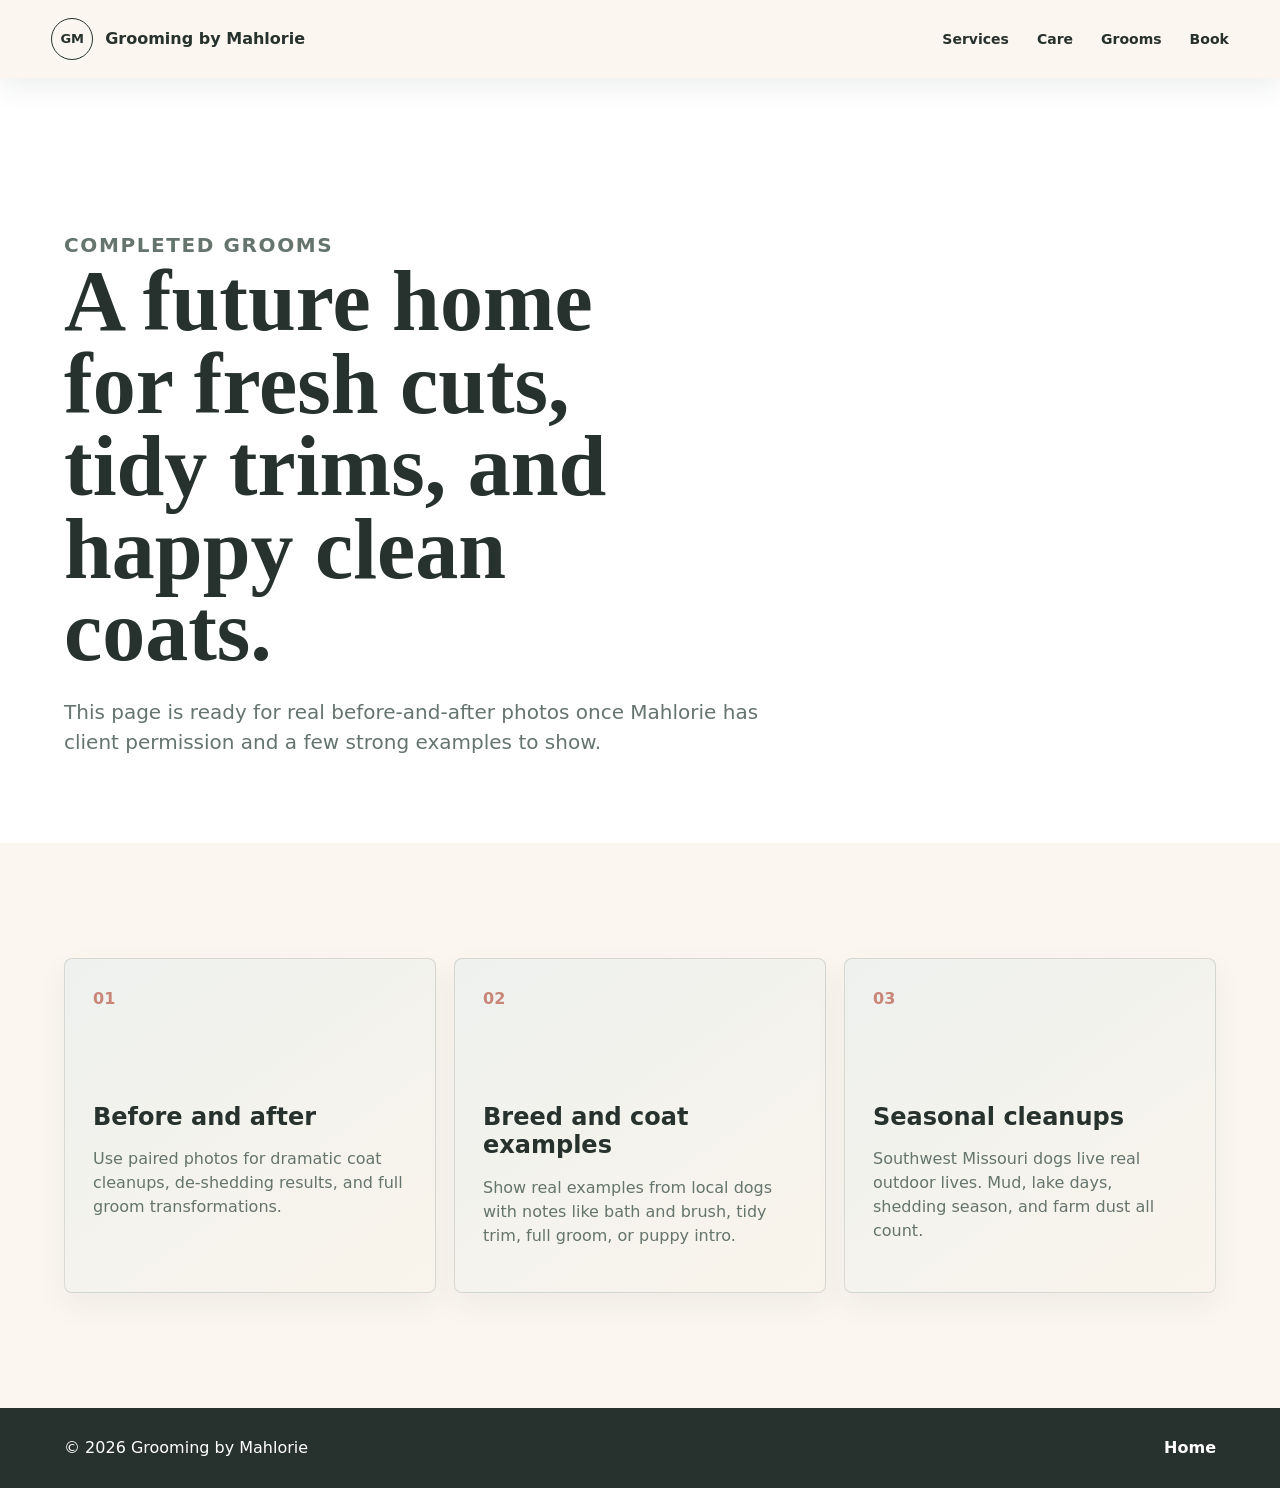
==== gallery.html @ 0e58d6e7 "Localize grooming site copy and add gallery page" ====
<!doctype html>
<html lang="en">
  <head>
    <meta charset="utf-8">
    <meta name="viewport" content="width=device-width, initial-scale=1">
    <title>Completed Grooms | Grooming by Mahlorie</title>
    <meta
      name="description"
      content="A future gallery for completed dog grooms by Grooming by Mahlorie in Stone County, Missouri."
    >
    <link rel="stylesheet" href="styles.css">
  </head>
  <body>
    <header class="site-header page-header-nav" aria-label="Primary navigation">
      <a class="brand" href="index.html" aria-label="Grooming by Mahlorie home">
        <span class="brand-mark">GM</span>
        <span>Grooming by Mahlorie</span>
      </a>
      <nav class="nav-links" aria-label="Site sections">
        <a href="index.html#services">Services</a>
        <a href="index.html#care">Care</a>
        <a href="gallery.html">Grooms</a>
        <a href="index.html#contact">Book</a>
      </nav>
    </header>

    <main>
      <section class="page-hero" aria-labelledby="gallery-title">
        <p class="eyebrow">Completed grooms</p>
        <h1 id="gallery-title">A future home for fresh cuts, tidy trims, and happy clean coats.</h1>
        <p>
          This page is ready for real before-and-after photos once Mahlorie has client permission
          and a few strong examples to show.
        </p>
      </section>

      <section class="section gallery-section" aria-label="Future groom gallery">
        <article class="gallery-placeholder">
          <span>01</span>
          <h2>Before and after</h2>
          <p>Use paired photos for dramatic coat cleanups, de-shedding results, and full groom transformations.</p>
        </article>
        <article class="gallery-placeholder">
          <span>02</span>
          <h2>Breed and coat examples</h2>
          <p>Show real examples from local dogs with notes like bath and brush, tidy trim, full groom, or puppy intro.</p>
        </article>
        <article class="gallery-placeholder">
          <span>03</span>
          <h2>Seasonal cleanups</h2>
          <p>Southwest Missouri dogs live real outdoor lives. Mud, lake days, shedding season, and farm dust all count.</p>
        </article>
      </section>
    </main>

    <footer class="site-footer">
      <span>&copy; <span id="year"></span> Grooming by Mahlorie</span>
      <a href="index.html">Home</a>
    </footer>

    <script src="script.js"></script>
  </body>
</html>
---- styles.css ----
:root {
  --ink: #27312d;
  --muted: #65746d;
  --paper: #fbf7f0;
  --panel: #ffffff;
  --sage: #708b75;
  --sage-dark: #405f49;
  --rose: #c98578;
  --gold: #d0a85f;
  --line: rgba(39, 49, 45, 0.14);
  --shadow: 0 24px 60px rgba(28, 39, 33, 0.16);
}

* {
  box-sizing: border-box;
}

html {
  scroll-behavior: smooth;
}

body {
  margin: 0;
  color: var(--ink);
  background: var(--paper);
  font-family: Inter, ui-sans-serif, system-ui, -apple-system, BlinkMacSystemFont, "Segoe UI", sans-serif;
  line-height: 1.5;
}

a {
  color: inherit;
}

.site-header {
  position: fixed;
  z-index: 10;
  top: 0;
  left: 0;
  right: 0;
  display: flex;
  align-items: center;
  justify-content: space-between;
  gap: 24px;
  padding: 18px clamp(18px, 4vw, 56px);
  color: #fff;
  transition: background 180ms ease, color 180ms ease, box-shadow 180ms ease;
}

.site-header.scrolled {
  color: var(--ink);
  background: rgba(251, 247, 240, 0.94);
  box-shadow: 0 10px 28px rgba(39, 49, 45, 0.08);
  backdrop-filter: blur(14px);
}

.page-header-nav {
  position: sticky;
  color: var(--ink);
  background: rgba(251, 247, 240, 0.96);
  box-shadow: 0 10px 28px rgba(39, 49, 45, 0.08);
}

.brand {
  display: inline-flex;
  align-items: center;
  gap: 12px;
  min-width: 0;
  font-weight: 800;
  text-decoration: none;
}

.brand-mark {
  display: grid;
  width: 42px;
  height: 42px;
  place-items: center;
  border: 1px solid currentColor;
  border-radius: 50%;
  font-size: 13px;
  letter-spacing: 0;
}

.nav-links {
  display: flex;
  gap: clamp(12px, 3vw, 28px);
  font-size: 14px;
  font-weight: 700;
}

.nav-links a {
  text-decoration: none;
}

.hero {
  position: relative;
  display: grid;
  min-height: 88svh;
  overflow: hidden;
  align-items: center;
  padding: 120px clamp(18px, 5vw, 72px) 72px;
}

.hero-image,
.hero-overlay {
  position: absolute;
  inset: 0;
}

.hero-image {
  width: 100%;
  height: 100%;
  object-fit: cover;
}

.hero-overlay {
  background:
    linear-gradient(90deg, rgba(31, 42, 36, 0.86) 0%, rgba(31, 42, 36, 0.58) 38%, rgba(31, 42, 36, 0.08) 72%),
    linear-gradient(0deg, rgba(31, 42, 36, 0.36), rgba(31, 42, 36, 0.04));
}

.hero-content {
  position: relative;
  max-width: 690px;
  color: #fff;
}

.eyebrow {
  margin: 0 0 14px;
  color: var(--rose);
  font-size: 13px;
  font-weight: 900;
  letter-spacing: 0.08em;
  text-transform: uppercase;
}

.hero .eyebrow {
  color: #f3b7a8;
}

h1,
h2,
h3,
p {
  overflow-wrap: anywhere;
}

h1 {
  margin: 0;
  max-width: 12ch;
  font-family: Georgia, "Times New Roman", serif;
  font-size: clamp(46px, 8vw, 86px);
  line-height: 0.96;
  letter-spacing: 0;
}

h2 {
  margin: 0;
  font-family: Georgia, "Times New Roman", serif;
  font-size: clamp(34px, 5vw, 58px);
  line-height: 1.02;
  letter-spacing: 0;
}

h3 {
  margin: 0 0 10px;
  font-size: 20px;
  line-height: 1.2;
}

.hero-copy {
  max-width: 540px;
  margin: 24px 0 0;
  color: rgba(255, 255, 255, 0.9);
  font-size: 20px;
}

.hero-actions {
  display: flex;
  flex-wrap: wrap;
  gap: 12px;
  margin-top: 34px;
}

.button {
  display: inline-flex;
  min-height: 48px;
  align-items: center;
  justify-content: center;
  border-radius: 999px;
  padding: 0 20px;
  font-weight: 900;
  text-decoration: none;
}

.button.primary {
  color: #26312d;
  background: #fff;
}

.button.secondary {
  border: 1px solid rgba(255, 255, 255, 0.72);
  color: #fff;
}

.intro {
  display: grid;
  grid-template-columns: repeat(3, 1fr);
  gap: 1px;
  background: var(--line);
}

.intro div {
  display: grid;
  gap: 8px;
  min-height: 138px;
  align-content: center;
  padding: 28px clamp(18px, 4vw, 48px);
  background: var(--panel);
}

.intro strong {
  font-size: 18px;
}

.intro span {
  color: var(--muted);
}

.section {
  padding: clamp(64px, 9vw, 120px) clamp(18px, 5vw, 72px);
}

.split {
  display: grid;
  grid-template-columns: minmax(0, 0.9fr) minmax(320px, 1.1fr);
  gap: clamp(34px, 7vw, 86px);
  align-items: start;
}

.section-copy {
  position: sticky;
  top: 110px;
}

.section-copy p,
.contact-copy p {
  max-width: 620px;
  color: var(--muted);
  font-size: 18px;
}

.service-list {
  display: grid;
  grid-template-columns: repeat(2, minmax(0, 1fr));
  gap: 16px;
}

.service-list article {
  min-height: 190px;
  padding: 26px;
  border: 1px solid var(--line);
  border-radius: 8px;
  background: #fff;
  box-shadow: 0 12px 30px rgba(39, 49, 45, 0.06);
}

.service-list p,
.care-grid p {
  margin: 0;
  color: var(--muted);
}

.care-band {
  color: #fff;
  background: var(--sage-dark);
}

.care-band .eyebrow {
  color: #f0c87d;
}

.care-grid {
  display: grid;
  grid-template-columns: repeat(3, minmax(0, 1fr));
  gap: 18px;
  margin-top: 34px;
}

.care-grid article {
  min-height: 240px;
  padding: 28px;
  border: 1px solid rgba(255, 255, 255, 0.2);
  border-radius: 8px;
  background: rgba(255, 255, 255, 0.08);
}

.care-grid span {
  display: block;
  margin-bottom: 40px;
  color: #f0c87d;
  font-weight: 900;
}

.care-grid p {
  color: rgba(255, 255, 255, 0.76);
}

.contact-section {
  display: grid;
  grid-template-columns: minmax(0, 1fr) minmax(320px, 520px);
  gap: clamp(28px, 6vw, 74px);
  align-items: center;
}

.contact-panel {
  display: grid;
  overflow: hidden;
  border: 1px solid var(--line);
  border-radius: 8px;
  background: #fff;
  box-shadow: var(--shadow);
}

.contact-link {
  display: grid;
  gap: 5px;
  padding: 24px;
  text-decoration: none;
}

.contact-link + .contact-link {
  border-top: 1px solid var(--line);
}

.contact-link span {
  color: var(--muted);
  font-size: 13px;
  font-weight: 900;
  text-transform: uppercase;
}

.contact-link strong {
  font-size: clamp(20px, 3vw, 28px);
}

.page-hero {
  padding: clamp(78px, 10vw, 132px) clamp(18px, 5vw, 72px) clamp(48px, 7vw, 86px);
  background: #fff;
}

.page-hero h1 {
  max-width: 13ch;
  color: var(--ink);
}

.page-hero p {
  max-width: 720px;
  margin: 24px 0 0;
  color: var(--muted);
  font-size: 20px;
}

.gallery-section {
  display: grid;
  grid-template-columns: repeat(3, minmax(0, 1fr));
  gap: 18px;
}

.gallery-placeholder {
  min-height: 330px;
  padding: 28px;
  border: 1px solid var(--line);
  border-radius: 8px;
  background:
    linear-gradient(145deg, rgba(112, 139, 117, 0.12), rgba(208, 168, 95, 0.12)),
    #fff;
  box-shadow: 0 12px 30px rgba(39, 49, 45, 0.06);
}

.gallery-placeholder span {
  display: block;
  margin-bottom: 92px;
  color: var(--rose);
  font-weight: 900;
}

.gallery-placeholder h2 {
  font-family: Inter, ui-sans-serif, system-ui, -apple-system, BlinkMacSystemFont, "Segoe UI", sans-serif;
  font-size: 24px;
  line-height: 1.18;
}

.gallery-placeholder p {
  color: var(--muted);
}

.site-footer {
  display: flex;
  justify-content: space-between;
  gap: 18px;
  padding: 28px clamp(18px, 5vw, 72px);
  color: #fff;
  background: var(--ink);
}

.site-footer a {
  font-weight: 800;
  text-decoration: none;
}

@media (max-width: 820px) {
  .site-header {
    align-items: flex-start;
  }

  .brand span:last-child {
    max-width: 170px;
  }

  .nav-links {
    gap: 12px;
  }

  .hero {
    min-height: 84svh;
  }

  .hero-overlay {
    background: linear-gradient(90deg, rgba(31, 42, 36, 0.9), rgba(31, 42, 36, 0.45));
  }

  h1 {
    max-width: 10ch;
  }

  .intro,
  .split,
  .service-list,
  .care-grid,
  .contact-section,
  .gallery-section {
    grid-template-columns: 1fr;
  }

  .section-copy {
    position: static;
  }
}

@media (max-width: 560px) {
  .site-header {
    padding: 14px 16px;
  }

  .nav-links {
    display: none;
  }

  .hero {
    padding: 112px 18px 54px;
  }

  .hero-copy {
    font-size: 18px;
  }

  .button {
    width: 100%;
  }

  .intro div,
  .section,
  .service-list article,
  .care-grid article,
  .gallery-placeholder,
  .contact-link {
    padding-left: 18px;
    padding-right: 18px;
  }

  .site-footer {
    flex-direction: column;
  }
}
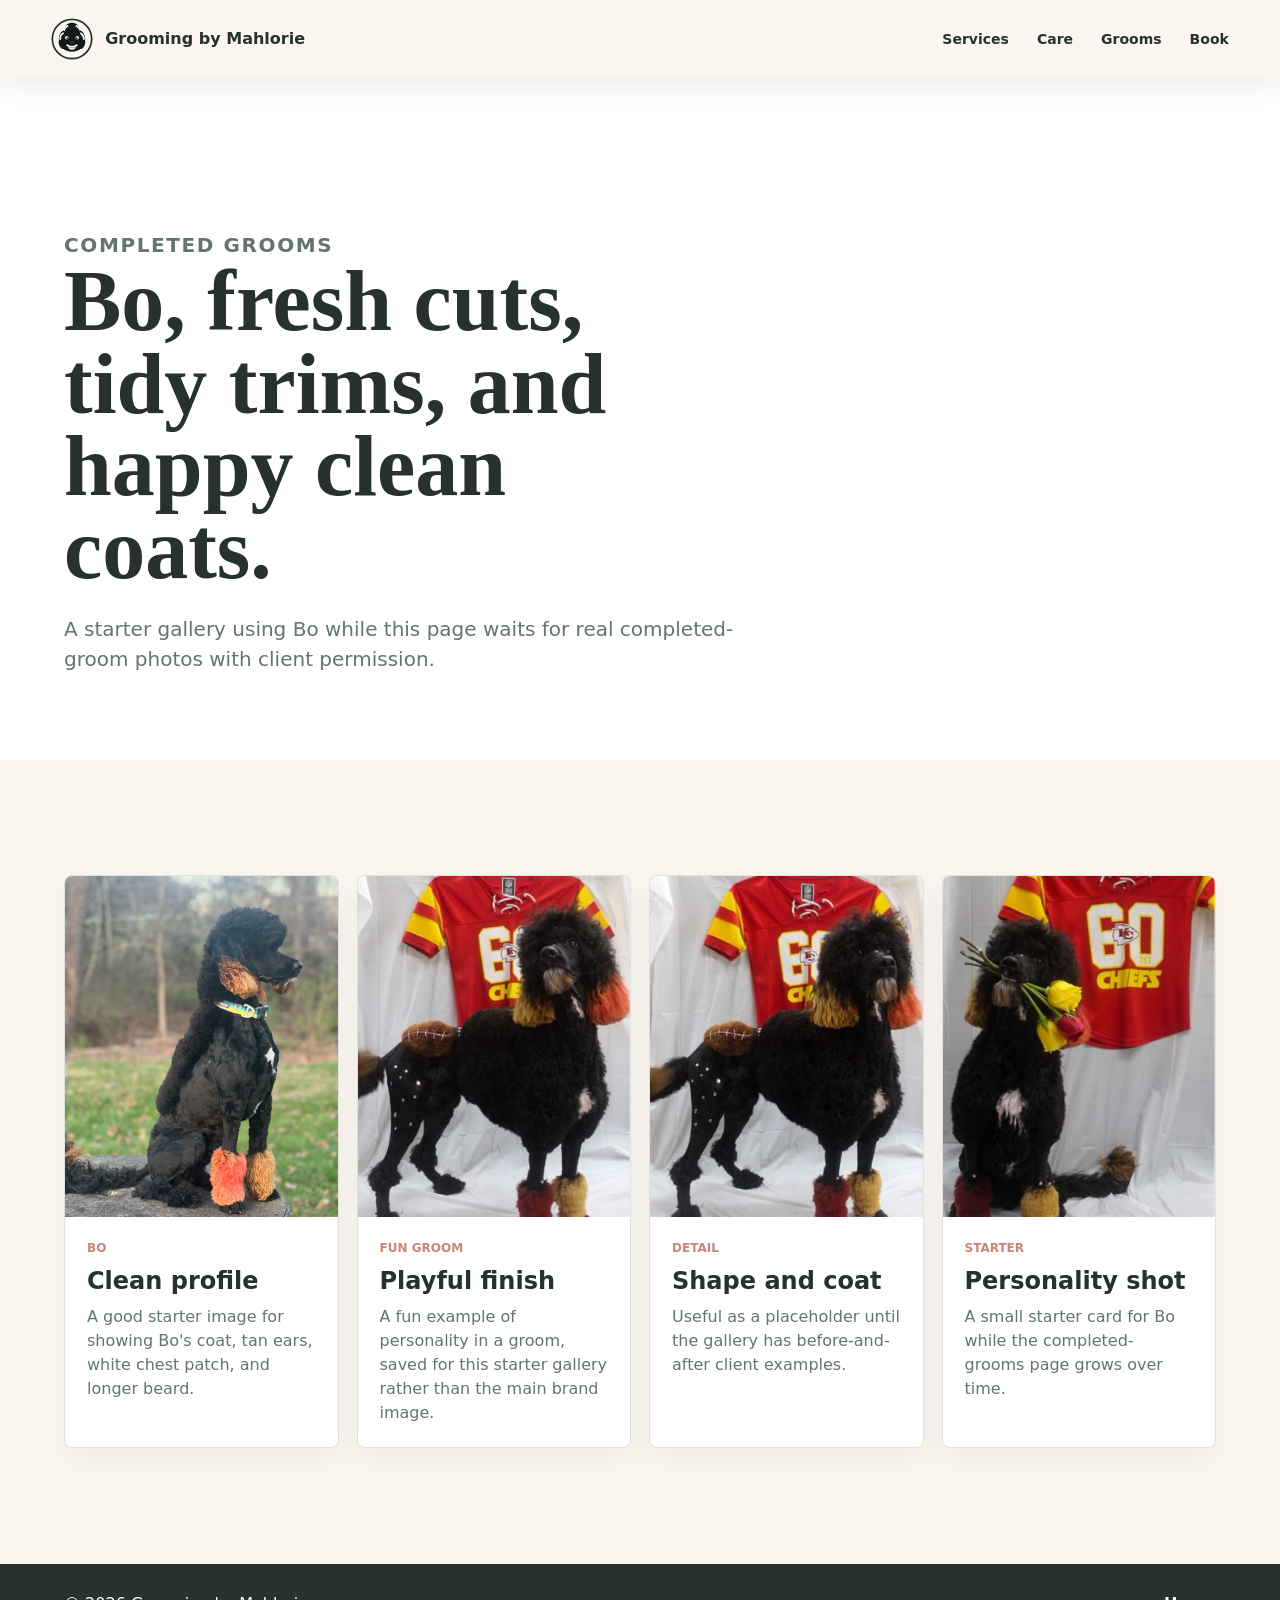
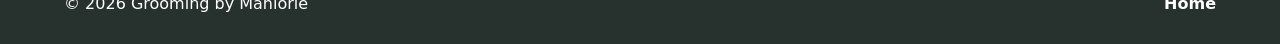
==== commit 956699ec: "Add Bo-inspired branding and starter gallery" ====
--- a/gallery.html
+++ b/gallery.html
@@ -13,7 +13,7 @@
   <body>
     <header class="site-header page-header-nav" aria-label="Primary navigation">
       <a class="brand" href="index.html" aria-label="Grooming by Mahlorie home">
-        <span class="brand-mark">GM</span>
+        <img class="brand-mark" src="assets/bo-mark.svg" alt="" width="48" height="48">
         <span>Grooming by Mahlorie</span>
       </a>
       <nav class="nav-links" aria-label="Site sections">
@@ -27,28 +27,45 @@
     <main>
       <section class="page-hero" aria-labelledby="gallery-title">
         <p class="eyebrow">Completed grooms</p>
-        <h1 id="gallery-title">A future home for fresh cuts, tidy trims, and happy clean coats.</h1>
+        <h1 id="gallery-title">Bo, fresh cuts, tidy trims, and happy clean coats.</h1>
         <p>
-          This page is ready for real before-and-after photos once Mahlorie has client permission
-          and a few strong examples to show.
+          A starter gallery using Bo while this page waits for real completed-groom photos with
+          client permission.
         </p>
       </section>
 
       <section class="section gallery-section" aria-label="Future groom gallery">
-        <article class="gallery-placeholder">
-          <span>01</span>
-          <h2>Before and after</h2>
-          <p>Use paired photos for dramatic coat cleanups, de-shedding results, and full groom transformations.</p>
+        <article class="gallery-card">
+          <img src="assets/photos/grooms/bo-profile.jpeg" alt="Bo, a black doodle with tan ears, sitting outdoors">
+          <div>
+            <span>Bo</span>
+            <h2>Clean profile</h2>
+            <p>A good starter image for showing Bo's coat, tan ears, white chest patch, and longer beard.</p>
+          </div>
         </article>
-        <article class="gallery-placeholder">
-          <span>02</span>
-          <h2>Breed and coat examples</h2>
-          <p>Show real examples from local dogs with notes like bath and brush, tidy trim, full groom, or puppy intro.</p>
+        <article class="gallery-card">
+          <img src="assets/photos/grooms/bo-chiefs-full.jpeg" alt="Bo in a playful themed groom with a football prop">
+          <div>
+            <span>Fun groom</span>
+            <h2>Playful finish</h2>
+            <p>A fun example of personality in a groom, saved for this starter gallery rather than the main brand image.</p>
+          </div>
         </article>
-        <article class="gallery-placeholder">
-          <span>03</span>
-          <h2>Seasonal cleanups</h2>
-          <p>Southwest Missouri dogs live real outdoor lives. Mud, lake days, shedding season, and farm dust all count.</p>
+        <article class="gallery-card">
+          <img src="assets/photos/grooms/bo-chiefs-side.jpeg" alt="Bo standing in a playful themed groom">
+          <div>
+            <span>Detail</span>
+            <h2>Shape and coat</h2>
+            <p>Useful as a placeholder until the gallery has before-and-after client examples.</p>
+          </div>
+        </article>
+        <article class="gallery-card">
+          <img src="assets/photos/grooms/bo-chiefs-sit.jpeg" alt="Bo sitting in front of a red football jersey">
+          <div>
+            <span>Starter</span>
+            <h2>Personality shot</h2>
+            <p>A small starter card for Bo while the completed-grooms page grows over time.</p>
+          </div>
         </article>
       </section>
     </main>
--- a/styles.css
+++ b/styles.css
@@ -70,14 +70,10 @@
 }
 
 .brand-mark {
-  display: grid;
   width: 42px;
   height: 42px;
-  place-items: center;
-  border: 1px solid currentColor;
+  display: block;
   border-radius: 50%;
-  font-size: 13px;
-  letter-spacing: 0;
 }
 
 .nav-links {
@@ -112,10 +108,14 @@
   object-fit: cover;
 }
 
+.bo-hero-image {
+  object-position: 68% 28%;
+}
+
 .hero-overlay {
   background:
-    linear-gradient(90deg, rgba(31, 42, 36, 0.86) 0%, rgba(31, 42, 36, 0.58) 38%, rgba(31, 42, 36, 0.08) 72%),
-    linear-gradient(0deg, rgba(31, 42, 36, 0.36), rgba(31, 42, 36, 0.04));
+    linear-gradient(90deg, rgba(28, 37, 31, 0.9) 0%, rgba(28, 37, 31, 0.7) 38%, rgba(28, 37, 31, 0.2) 72%),
+    linear-gradient(0deg, rgba(28, 37, 31, 0.34), rgba(28, 37, 31, 0.04));
 }
 
 .hero-content {
@@ -362,35 +362,48 @@
 
 .gallery-section {
   display: grid;
-  grid-template-columns: repeat(3, minmax(0, 1fr));
+  grid-template-columns: repeat(4, minmax(0, 1fr));
   gap: 18px;
 }
 
-.gallery-placeholder {
-  min-height: 330px;
-  padding: 28px;
+.gallery-card {
+  overflow: hidden;
   border: 1px solid var(--line);
   border-radius: 8px;
-  background:
-    linear-gradient(145deg, rgba(112, 139, 117, 0.12), rgba(208, 168, 95, 0.12)),
-    #fff;
+  background: #fff;
   box-shadow: 0 12px 30px rgba(39, 49, 45, 0.06);
 }
 
-.gallery-placeholder span {
+.gallery-card img {
   display: block;
-  margin-bottom: 92px;
+  width: 100%;
+  aspect-ratio: 4 / 5;
+  object-fit: cover;
+  object-position: center;
+}
+
+.gallery-card div {
+  padding: 22px;
+}
+
+.gallery-card span {
+  display: block;
+  margin-bottom: 10px;
   color: var(--rose);
+  font-size: 12px;
   font-weight: 900;
-}
-
-.gallery-placeholder h2 {
+  text-transform: uppercase;
+}
+
+.gallery-card h2 {
+  margin: 0 0 10px;
   font-family: Inter, ui-sans-serif, system-ui, -apple-system, BlinkMacSystemFont, "Segoe UI", sans-serif;
   font-size: 24px;
   line-height: 1.18;
 }
 
-.gallery-placeholder p {
+.gallery-card p {
+  margin: 0;
   color: var(--muted);
 }
 
@@ -426,7 +439,11 @@
   }
 
   .hero-overlay {
-    background: linear-gradient(90deg, rgba(31, 42, 36, 0.9), rgba(31, 42, 36, 0.45));
+    background: linear-gradient(90deg, rgba(28, 37, 31, 0.92), rgba(28, 37, 31, 0.55));
+  }
+
+  .bo-hero-image {
+    object-position: 58% 50%;
   }
 
   h1 {
@@ -472,7 +489,7 @@
   .section,
   .service-list article,
   .care-grid article,
-  .gallery-placeholder,
+  .gallery-card div,
   .contact-link {
     padding-left: 18px;
     padding-right: 18px;
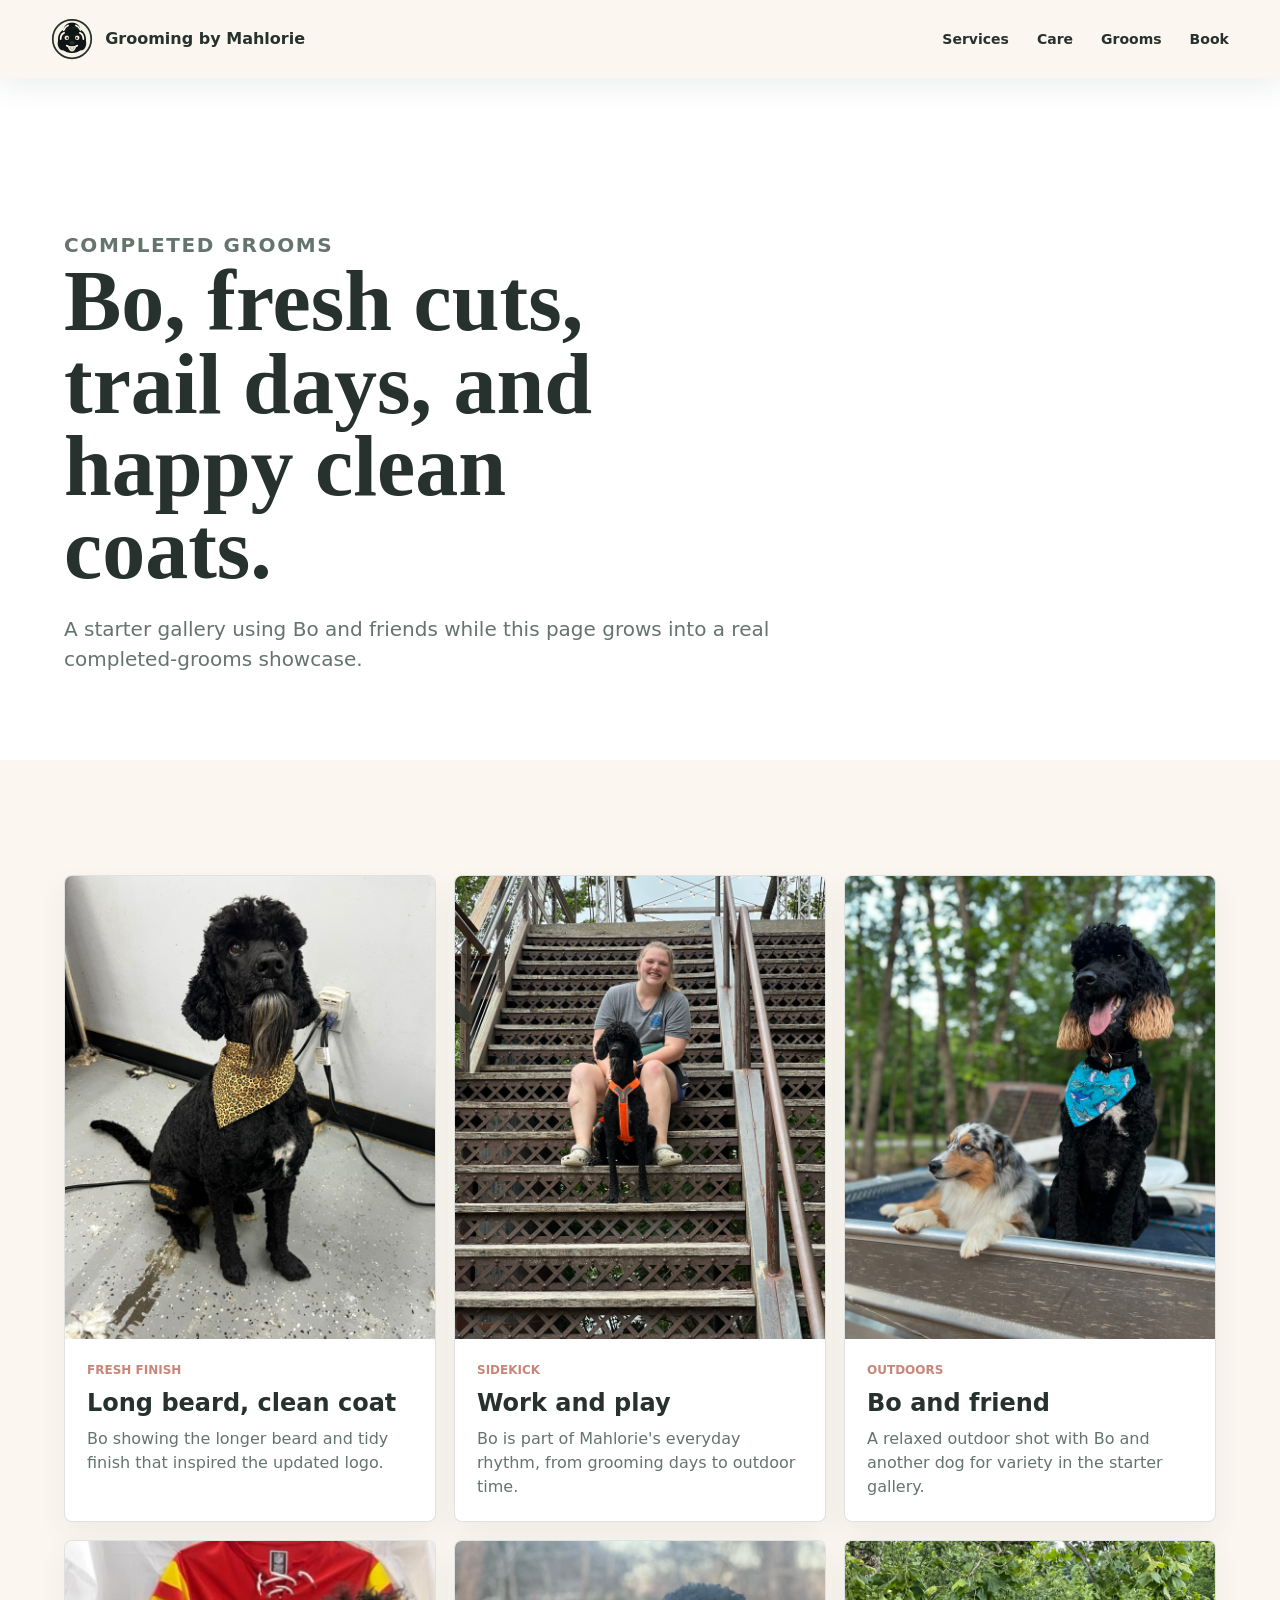
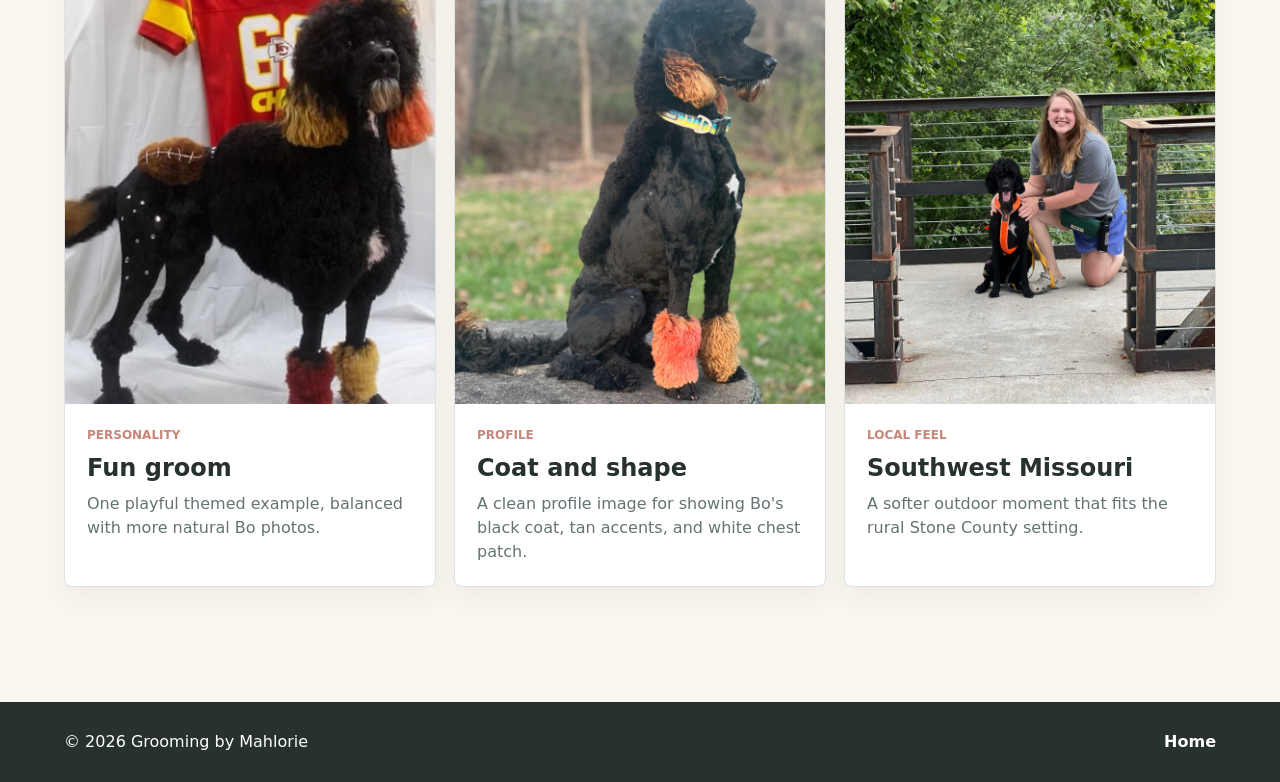
==== commit 5daf3184: "Refresh Bo hero gallery and logo concept" ====
--- a/gallery.html
+++ b/gallery.html
@@ -27,44 +27,60 @@
     <main>
       <section class="page-hero" aria-labelledby="gallery-title">
         <p class="eyebrow">Completed grooms</p>
-        <h1 id="gallery-title">Bo, fresh cuts, tidy trims, and happy clean coats.</h1>
+        <h1 id="gallery-title">Bo, fresh cuts, trail days, and happy clean coats.</h1>
         <p>
-          A starter gallery using Bo while this page waits for real completed-groom photos with
-          client permission.
+          A starter gallery using Bo and friends while this page grows into a real completed-grooms
+          showcase.
         </p>
       </section>
 
       <section class="section gallery-section" aria-label="Future groom gallery">
         <article class="gallery-card">
-          <img src="assets/photos/grooms/bo-profile.jpeg" alt="Bo, a black doodle with tan ears, sitting outdoors">
+          <img src="assets/photos/grooms/bo-leopard-bandana.jpeg" alt="Bo sitting after a fresh groom with a leopard bandana">
           <div>
-            <span>Bo</span>
-            <h2>Clean profile</h2>
-            <p>A good starter image for showing Bo's coat, tan ears, white chest patch, and longer beard.</p>
+            <span>Fresh finish</span>
+            <h2>Long beard, clean coat</h2>
+            <p>Bo showing the longer beard and tidy finish that inspired the updated logo.</p>
           </div>
         </article>
         <article class="gallery-card">
-          <img src="assets/photos/grooms/bo-chiefs-full.jpeg" alt="Bo in a playful themed groom with a football prop">
+          <img src="assets/photos/grooms/mahlorie-bo-stairs.jpeg" alt="Mahlorie sitting with Bo on outdoor stairs">
           <div>
-            <span>Fun groom</span>
-            <h2>Playful finish</h2>
-            <p>A fun example of personality in a groom, saved for this starter gallery rather than the main brand image.</p>
+            <span>Sidekick</span>
+            <h2>Work and play</h2>
+            <p>Bo is part of Mahlorie's everyday rhythm, from grooming days to outdoor time.</p>
           </div>
         </article>
         <article class="gallery-card">
-          <img src="assets/photos/grooms/bo-chiefs-side.jpeg" alt="Bo standing in a playful themed groom">
+          <img src="assets/photos/grooms/bo-with-friend.jpeg" alt="Bo standing beside another dog outdoors">
           <div>
-            <span>Detail</span>
-            <h2>Shape and coat</h2>
-            <p>Useful as a placeholder until the gallery has before-and-after client examples.</p>
+            <span>Outdoors</span>
+            <h2>Bo and friend</h2>
+            <p>A relaxed outdoor shot with Bo and another dog for variety in the starter gallery.</p>
           </div>
         </article>
         <article class="gallery-card">
-          <img src="assets/photos/grooms/bo-chiefs-sit.jpeg" alt="Bo sitting in front of a red football jersey">
+          <img src="assets/photos/grooms/bo-chiefs-side.jpeg" alt="Bo standing in a playful football-themed groom">
           <div>
-            <span>Starter</span>
-            <h2>Personality shot</h2>
-            <p>A small starter card for Bo while the completed-grooms page grows over time.</p>
+            <span>Personality</span>
+            <h2>Fun groom</h2>
+            <p>One playful themed example, balanced with more natural Bo photos.</p>
+          </div>
+        </article>
+        <article class="gallery-card">
+          <img src="assets/photos/grooms/bo-profile.jpeg" alt="Bo, a black doodle with tan ears, sitting outdoors">
+          <div>
+            <span>Profile</span>
+            <h2>Coat and shape</h2>
+            <p>A clean profile image for showing Bo's black coat, tan accents, and white chest patch.</p>
+          </div>
+        </article>
+        <article class="gallery-card">
+          <img src="assets/photos/grooms/mahlorie-bo-bridge.jpeg" alt="Mahlorie kneeling beside Bo outdoors on a bridge">
+          <div>
+            <span>Local feel</span>
+            <h2>Southwest Missouri</h2>
+            <p>A softer outdoor moment that fits the rural Stone County setting.</p>
           </div>
         </article>
       </section>
--- a/styles.css
+++ b/styles.css
@@ -97,8 +97,13 @@
 }
 
 .hero-image,
+.hero-focus-image,
 .hero-overlay {
   position: absolute;
+}
+
+.hero-image,
+.hero-overlay {
   inset: 0;
 }
 
@@ -106,19 +111,36 @@
   width: 100%;
   height: 100%;
   object-fit: cover;
+  filter: blur(2px);
+  transform: scale(1.02);
 }
 
 .bo-hero-image {
-  object-position: 68% 28%;
+  object-position: 66% 42%;
+}
+
+.hero-focus-image {
+  z-index: 1;
+  right: clamp(32px, 8vw, 132px);
+  bottom: 0;
+  width: min(40vw, 520px);
+  height: calc(100% - 104px);
+  object-fit: contain;
+  object-position: bottom center;
+  filter: drop-shadow(0 28px 54px rgba(0, 0, 0, 0.3));
+  -webkit-mask-image: linear-gradient(90deg, transparent 0%, #000 14%, #000 88%, transparent 100%);
+  mask-image: linear-gradient(90deg, transparent 0%, #000 14%, #000 88%, transparent 100%);
 }
 
 .hero-overlay {
+  z-index: 2;
   background:
-    linear-gradient(90deg, rgba(28, 37, 31, 0.9) 0%, rgba(28, 37, 31, 0.7) 38%, rgba(28, 37, 31, 0.2) 72%),
-    linear-gradient(0deg, rgba(28, 37, 31, 0.34), rgba(28, 37, 31, 0.04));
+    linear-gradient(90deg, rgba(28, 37, 31, 0.94) 0%, rgba(28, 37, 31, 0.8) 42%, rgba(28, 37, 31, 0.35) 72%),
+    linear-gradient(0deg, rgba(28, 37, 31, 0.42), rgba(28, 37, 31, 0.08));
 }
 
 .hero-content {
+  z-index: 3;
   position: relative;
   max-width: 690px;
   color: #fff;
@@ -362,7 +384,7 @@
 
 .gallery-section {
   display: grid;
-  grid-template-columns: repeat(4, minmax(0, 1fr));
+  grid-template-columns: repeat(3, minmax(0, 1fr));
   gap: 18px;
 }
 
@@ -442,8 +464,17 @@
     background: linear-gradient(90deg, rgba(28, 37, 31, 0.92), rgba(28, 37, 31, 0.55));
   }
 
+  .hero-focus-image {
+    display: none;
+  }
+
+  .hero-image {
+    filter: none;
+    transform: none;
+  }
+
   .bo-hero-image {
-    object-position: 58% 50%;
+    object-position: 54% 50%;
   }
 
   h1 {
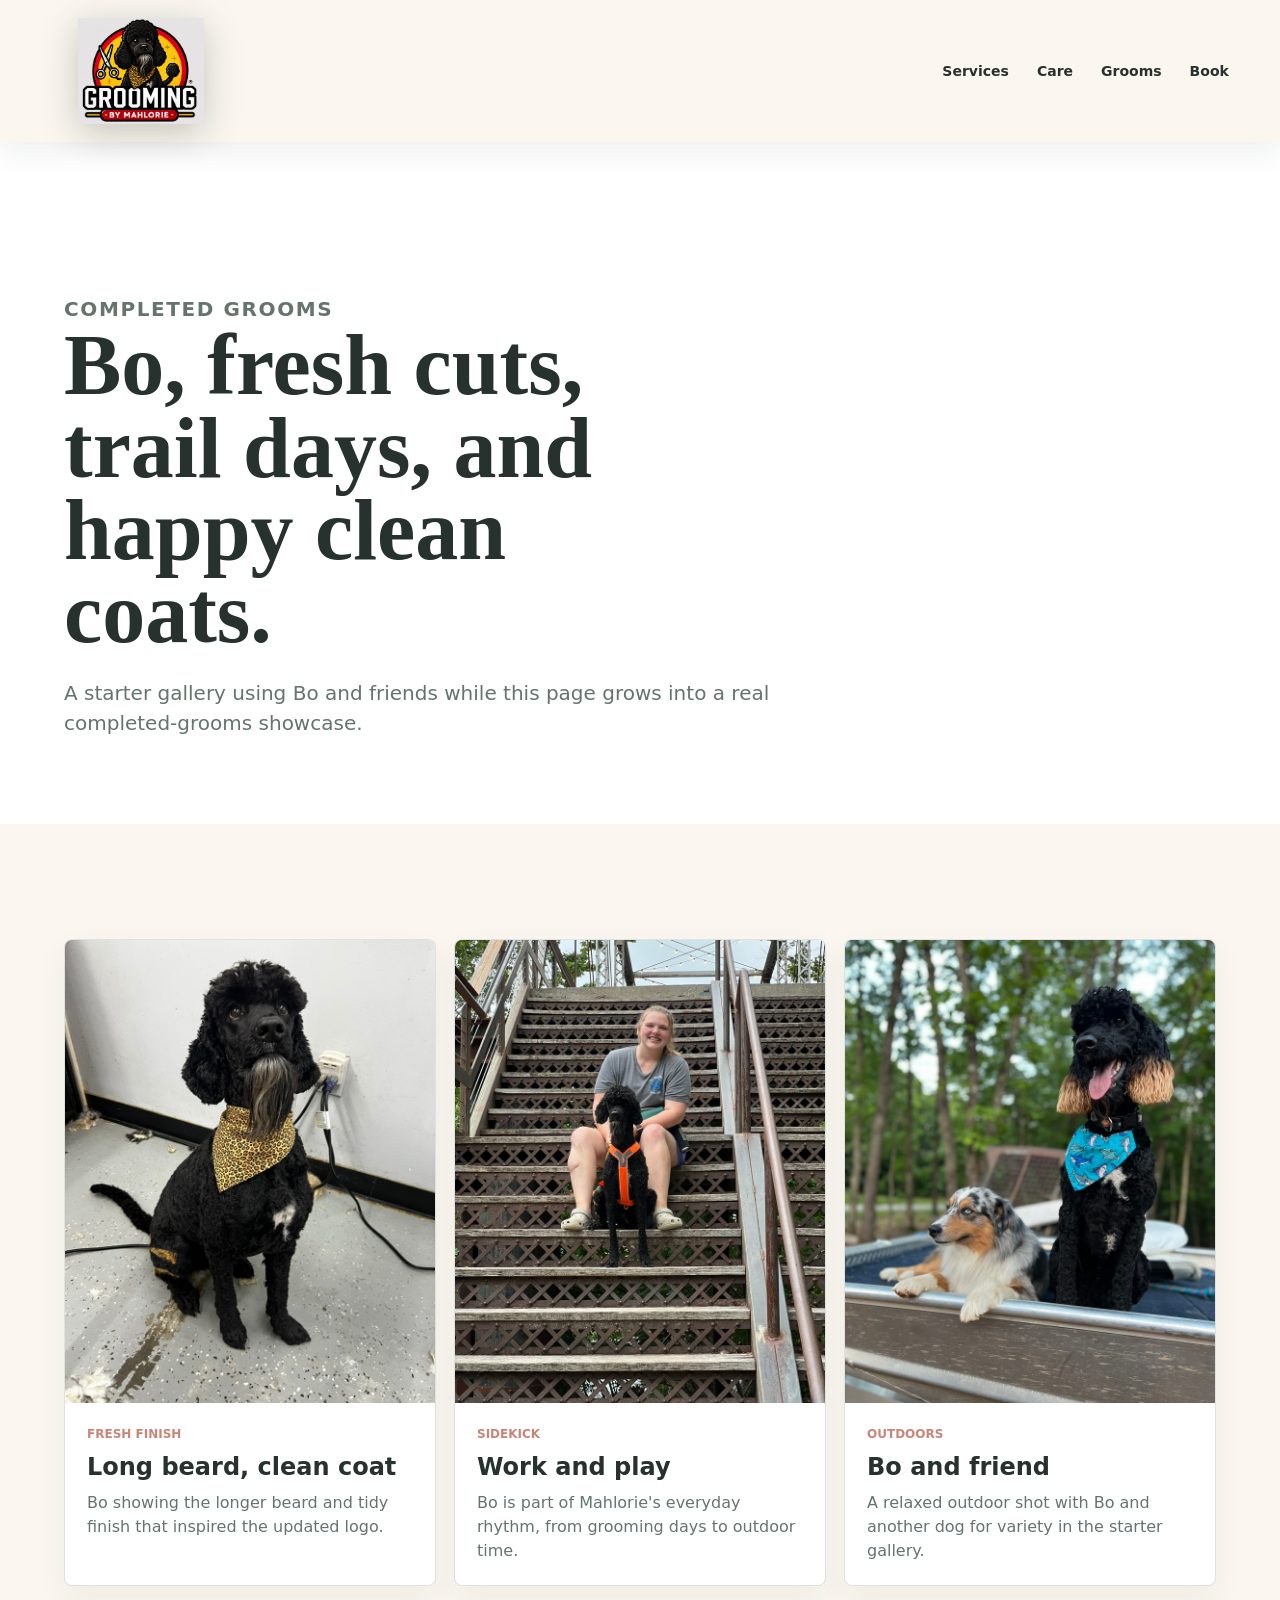
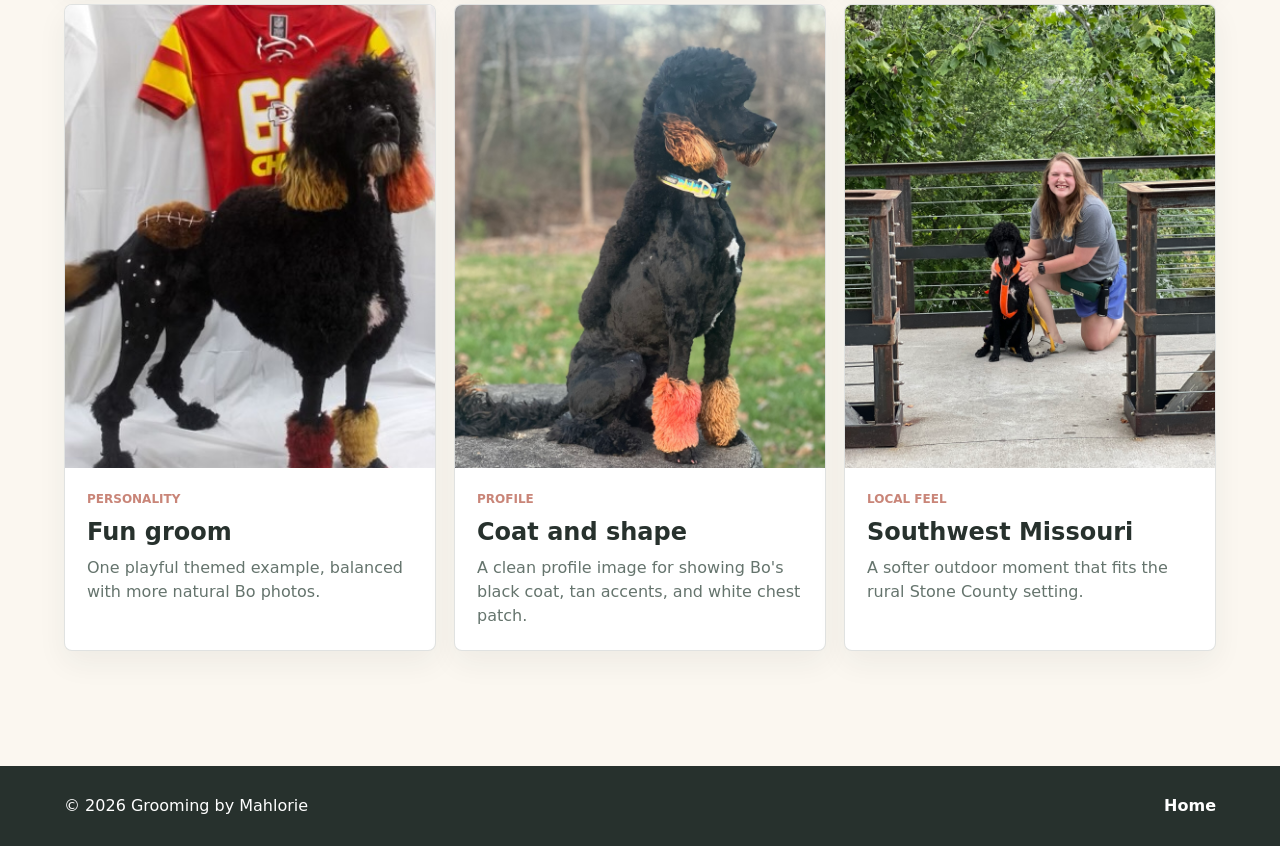
==== commit c297101a: "Use supplied logo and refine hero layout" ====
--- a/gallery.html
+++ b/gallery.html
@@ -13,8 +13,7 @@
   <body>
     <header class="site-header page-header-nav" aria-label="Primary navigation">
       <a class="brand" href="index.html" aria-label="Grooming by Mahlorie home">
-        <img class="brand-mark" src="assets/bo-mark.svg" alt="" width="48" height="48">
-        <span>Grooming by Mahlorie</span>
+        <img class="brand-logo" src="assets/photos/logo/ChatGPT Image Jun 24, 2026, 10_56_22 AM.png" alt="Grooming by Mahlorie" width="160" height="128">
       </a>
       <nav class="nav-links" aria-label="Site sections">
         <a href="index.html#services">Services</a>
--- a/styles.css
+++ b/styles.css
@@ -63,17 +63,17 @@
 .brand {
   display: inline-flex;
   align-items: center;
-  gap: 12px;
   min-width: 0;
-  font-weight: 800;
   text-decoration: none;
 }
 
-.brand-mark {
-  width: 42px;
-  height: 42px;
+.brand-logo {
   display: block;
-  border-radius: 50%;
+  width: clamp(118px, 14vw, 184px);
+  height: auto;
+  max-height: 106px;
+  object-fit: contain;
+  filter: drop-shadow(0 8px 18px rgba(0, 0, 0, 0.22));
 }
 
 .nav-links {
@@ -111,32 +111,21 @@
   width: 100%;
   height: 100%;
   object-fit: cover;
-  filter: blur(2px);
-  transform: scale(1.02);
 }
 
 .bo-hero-image {
-  object-position: 66% 42%;
+  object-position: 68% 28%;
 }
 
 .hero-focus-image {
-  z-index: 1;
-  right: clamp(32px, 8vw, 132px);
-  bottom: 0;
-  width: min(40vw, 520px);
-  height: calc(100% - 104px);
-  object-fit: contain;
-  object-position: bottom center;
-  filter: drop-shadow(0 28px 54px rgba(0, 0, 0, 0.3));
-  -webkit-mask-image: linear-gradient(90deg, transparent 0%, #000 14%, #000 88%, transparent 100%);
-  mask-image: linear-gradient(90deg, transparent 0%, #000 14%, #000 88%, transparent 100%);
+  display: none;
 }
 
 .hero-overlay {
   z-index: 2;
   background:
-    linear-gradient(90deg, rgba(28, 37, 31, 0.94) 0%, rgba(28, 37, 31, 0.8) 42%, rgba(28, 37, 31, 0.35) 72%),
-    linear-gradient(0deg, rgba(28, 37, 31, 0.42), rgba(28, 37, 31, 0.08));
+    linear-gradient(90deg, rgba(28, 37, 31, 0.92) 0%, rgba(28, 37, 31, 0.72) 39%, rgba(28, 37, 31, 0.16) 72%),
+    linear-gradient(0deg, rgba(28, 37, 31, 0.34), rgba(28, 37, 31, 0.04));
 }
 
 .hero-content {
@@ -201,6 +190,18 @@
   flex-wrap: wrap;
   gap: 12px;
   margin-top: 34px;
+}
+
+.hero-inline-image {
+  display: block;
+  width: min(100%, 210px);
+  aspect-ratio: 3 / 4;
+  margin-top: 24px;
+  border: 1px solid rgba(255, 255, 255, 0.64);
+  border-radius: 8px;
+  object-fit: cover;
+  object-position: center;
+  box-shadow: 0 18px 40px rgba(0, 0, 0, 0.28);
 }
 
 .button {
@@ -464,17 +465,12 @@
     background: linear-gradient(90deg, rgba(28, 37, 31, 0.92), rgba(28, 37, 31, 0.55));
   }
 
-  .hero-focus-image {
-    display: none;
-  }
-
-  .hero-image {
-    filter: none;
-    transform: none;
-  }
-
   .bo-hero-image {
-    object-position: 54% 50%;
+    object-position: 58% 50%;
+  }
+
+  .hero-inline-image {
+    width: min(78vw, 220px);
   }
 
   h1 {
@@ -500,12 +496,17 @@
     padding: 14px 16px;
   }
 
+  .brand-logo {
+    width: 112px;
+    max-height: 86px;
+  }
+
   .nav-links {
     display: none;
   }
 
   .hero {
-    padding: 112px 18px 54px;
+    padding: 146px 18px 54px;
   }
 
   .hero-copy {
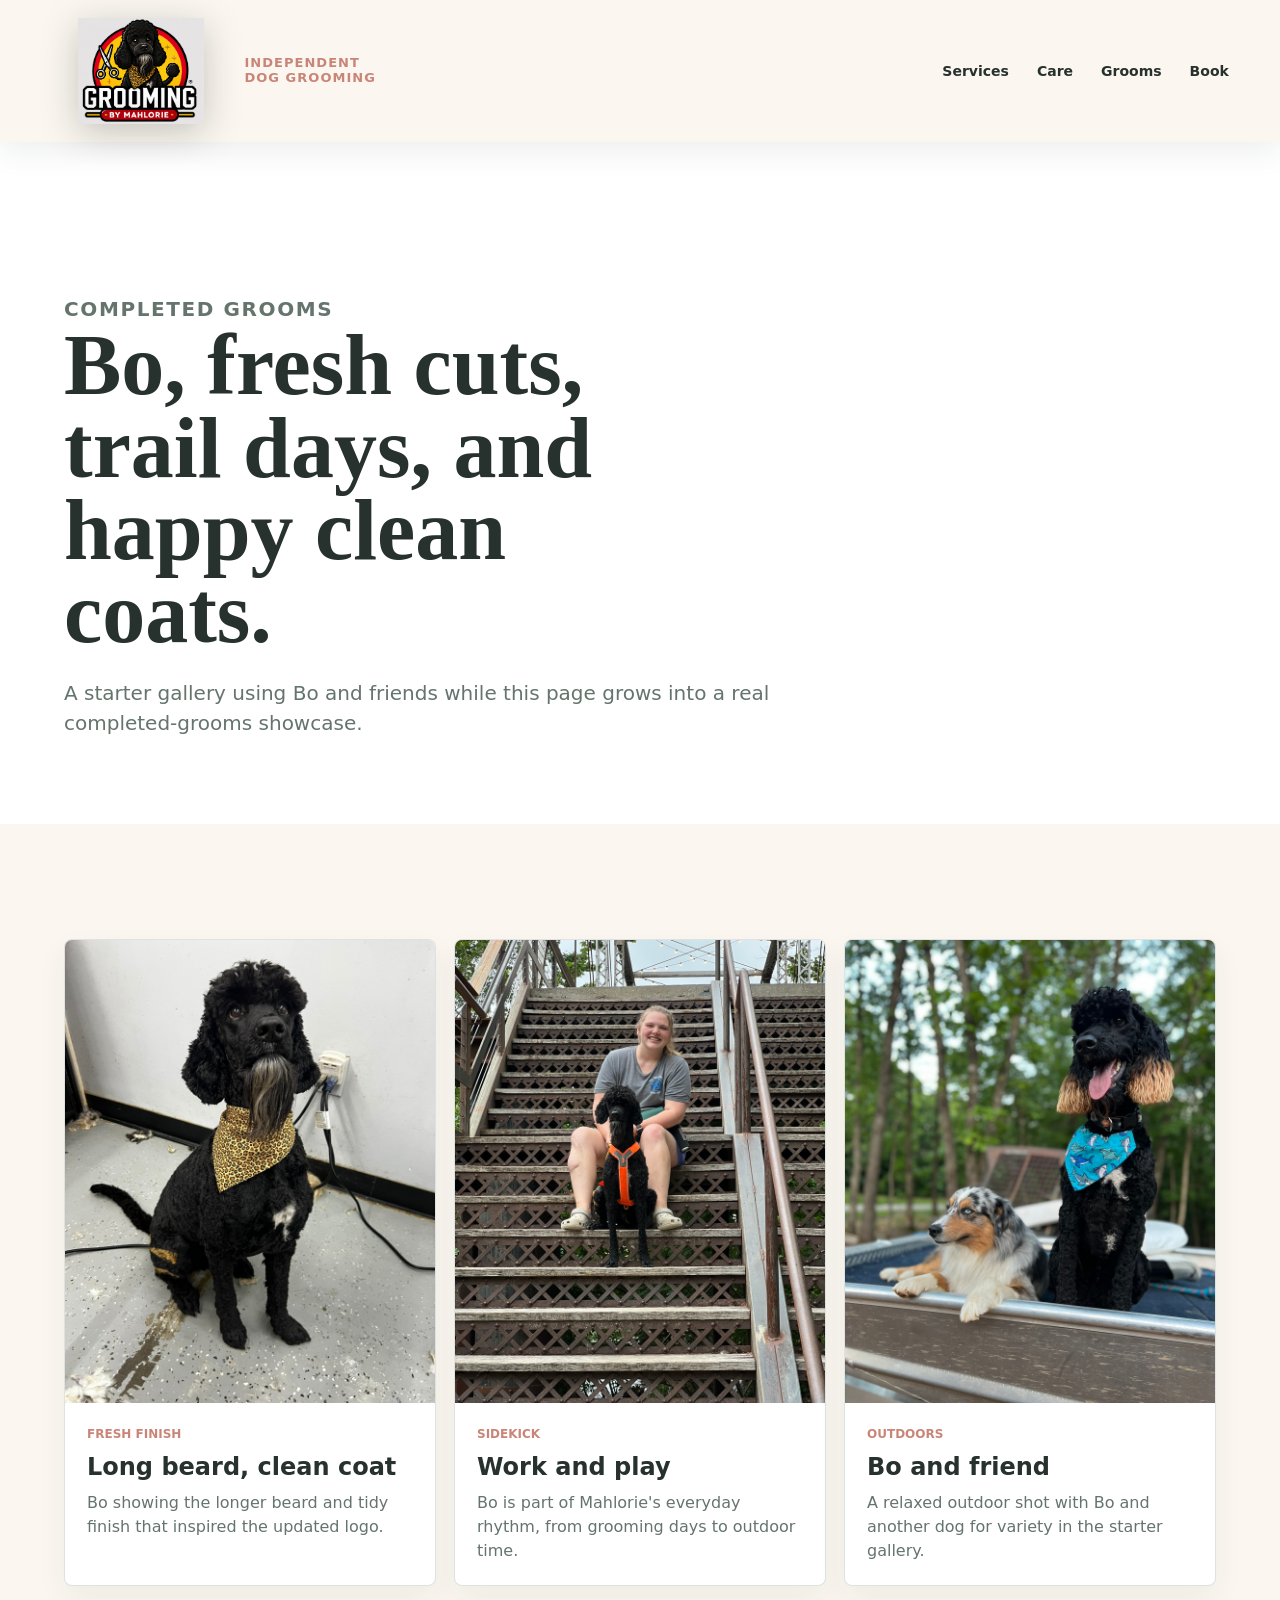
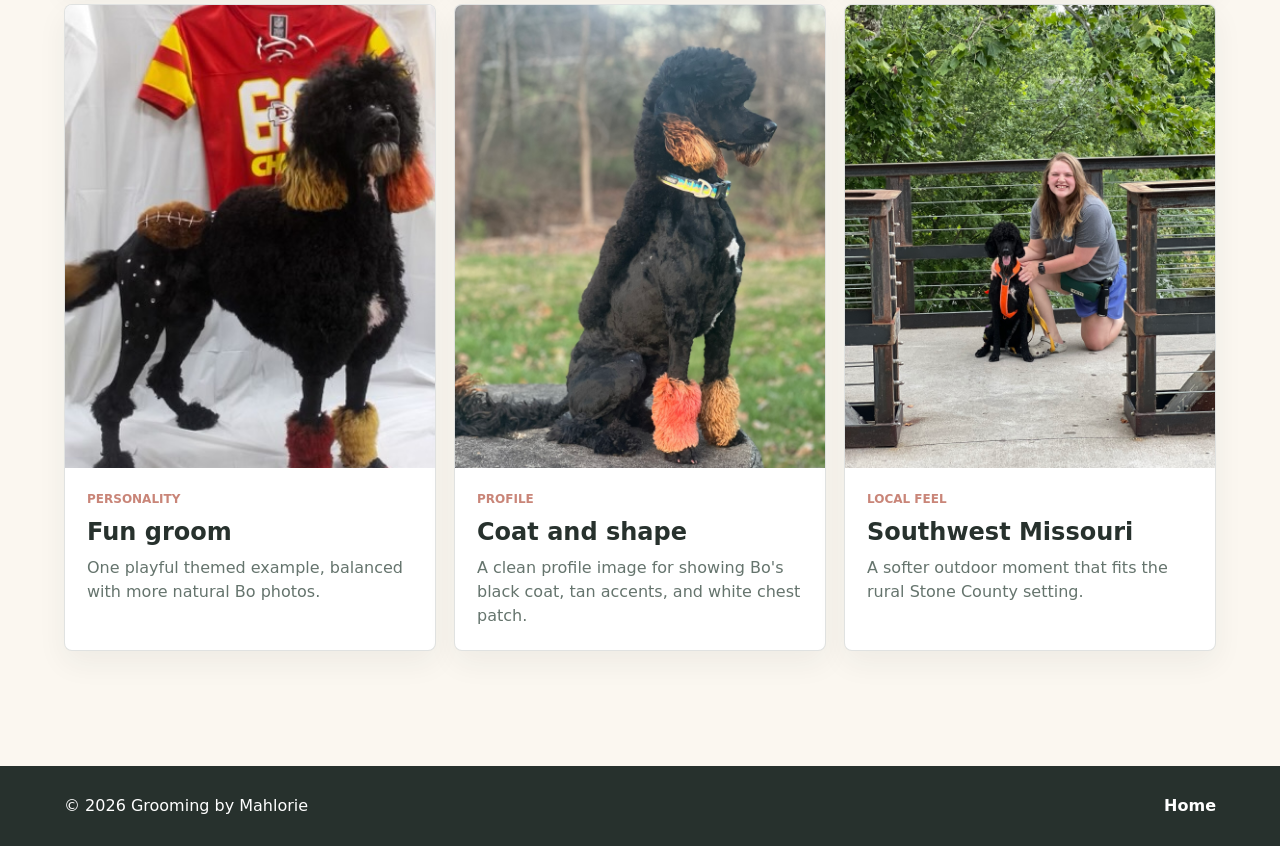
==== commit e947f56e: "Refine homepage contact and layout" ====
--- a/gallery.html
+++ b/gallery.html
@@ -14,6 +14,7 @@
     <header class="site-header page-header-nav" aria-label="Primary navigation">
       <a class="brand" href="index.html" aria-label="Grooming by Mahlorie home">
         <img class="brand-logo" src="assets/photos/logo/ChatGPT Image Jun 24, 2026, 10_56_22 AM.png" alt="Grooming by Mahlorie" width="160" height="128">
+        <span class="brand-tagline">Independent dog grooming</span>
       </a>
       <nav class="nav-links" aria-label="Site sections">
         <a href="index.html#services">Services</a>
--- a/styles.css
+++ b/styles.css
@@ -63,6 +63,7 @@
 .brand {
   display: inline-flex;
   align-items: center;
+  gap: 14px;
   min-width: 0;
   text-decoration: none;
 }
@@ -76,6 +77,21 @@
   filter: drop-shadow(0 8px 18px rgba(0, 0, 0, 0.22));
 }
 
+.brand-tagline {
+  max-width: 150px;
+  color: #f3b7a8;
+  font-size: 13px;
+  font-weight: 900;
+  letter-spacing: 0.08em;
+  line-height: 1.15;
+  text-transform: uppercase;
+}
+
+.page-header-nav .brand-tagline,
+.site-header.scrolled .brand-tagline {
+  color: var(--rose);
+}
+
 .nav-links {
   display: flex;
   gap: clamp(12px, 3vw, 28px);
@@ -194,13 +210,13 @@
 
 .hero-inline-image {
   display: block;
-  width: min(100%, 210px);
-  aspect-ratio: 3 / 4;
-  margin-top: 24px;
+  width: min(100%, 540px);
+  aspect-ratio: 5 / 4;
+  margin-top: 28px;
   border: 1px solid rgba(255, 255, 255, 0.64);
   border-radius: 8px;
   object-fit: cover;
-  object-position: center;
+  object-position: center 35%;
   box-shadow: 0 18px 40px rgba(0, 0, 0, 0.28);
 }
 
@@ -310,22 +326,27 @@
 }
 
 .care-grid article {
-  min-height: 240px;
-  padding: 28px;
+  display: grid;
+  min-height: 210px;
+  align-content: center;
+  justify-items: center;
+  padding: 32px;
   border: 1px solid rgba(255, 255, 255, 0.2);
   border-radius: 8px;
   background: rgba(255, 255, 255, 0.08);
-}
-
-.care-grid span {
-  display: block;
-  margin-bottom: 40px;
-  color: #f0c87d;
-  font-weight: 900;
+  text-align: center;
+}
+
+.care-grid h3 {
+  max-width: 13ch;
+  margin-bottom: 14px;
+  font-size: clamp(22px, 2.2vw, 28px);
 }
 
 .care-grid p {
+  max-width: 28ch;
   color: rgba(255, 255, 255, 0.76);
+  font-size: 17px;
 }
 
 .contact-section {
